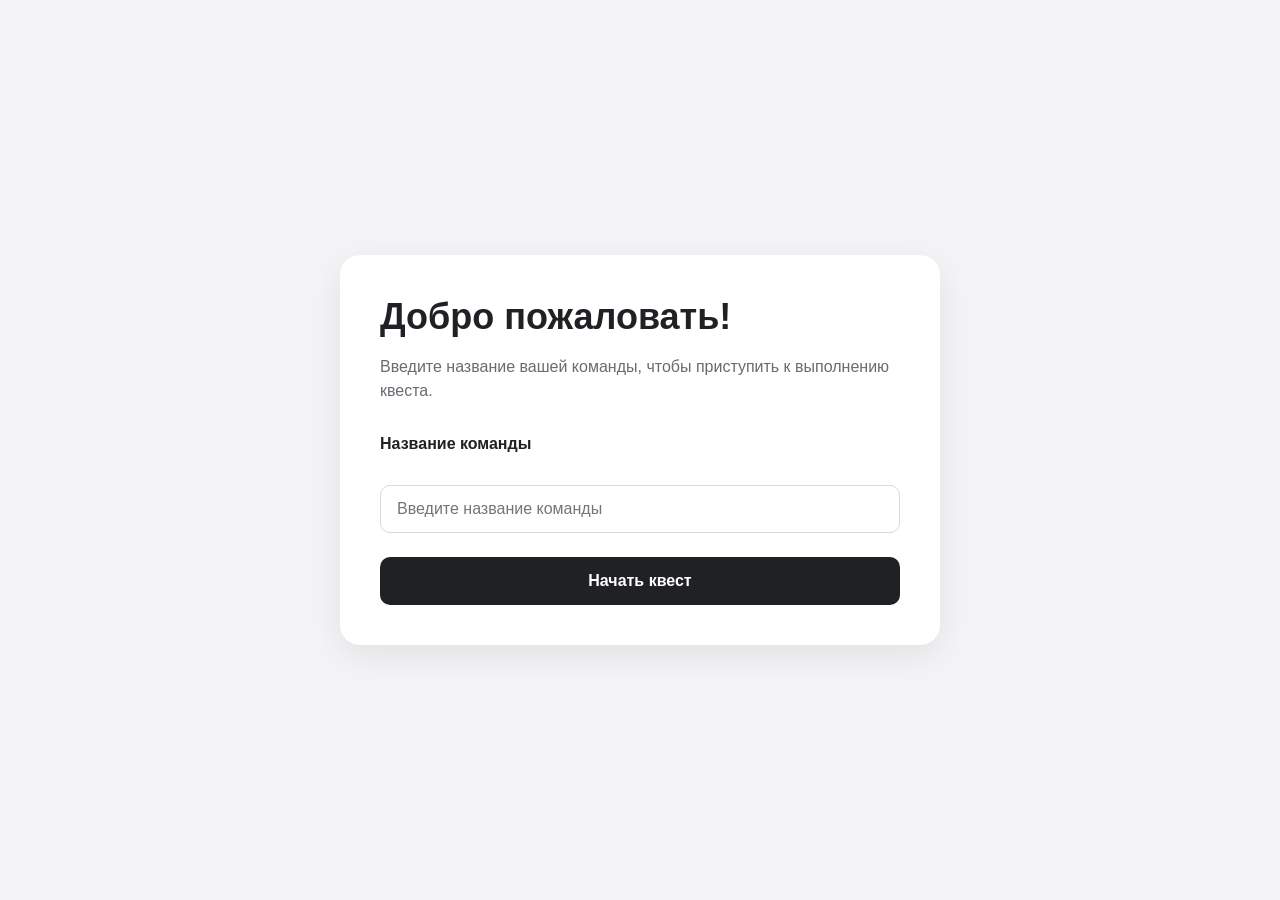
==== frontend/index.html @ ea16548b "initial frontend" ====
<!DOCTYPE html>
<html lang="ru">
<head>
    <meta charset="UTF-8">
    <meta name="viewport" content="width=device-width, initial-scale=1.0">

    <title>Квест</title>

    <link rel="stylesheet" href="css/style.css">
</head>

<body>

<main class="page">

    <section class="card welcome-card">

        <h1>Добро пожаловать!</h1>

        <p class="description">
            Введите название вашей команды, чтобы приступить к выполнению квеста.
        </p>

        <form id="team-form">

            <label for="team-name">
                Название команды
            </label>

            <input
                id="team-name"
                type="text"
                placeholder="Введите название команды"
                autocomplete="off"
                required
            >

            <button type="submit">
                Начать квест
            </button>

        </form>

    </section>

</main>

<script src="js/index.js"></script>

</body>
</html>
---- frontend/css/style.css ----
* {
    box-sizing: border-box;
    margin: 0;
    padding: 0;
}

html {
    font-family:
        Inter,
        -apple-system,
        BlinkMacSystemFont,
        "Segoe UI",
        sans-serif;
}

body {
    min-height: 100vh;

    background: #f4f4f6;
    color: #202124;
}

.page {
    min-height: 100vh;

    display: flex;
    justify-content: center;
    align-items: center;

    padding: 24px;
}

.card {
    width: 100%;
    max-width: 600px;

    background: white;

    border-radius: 20px;

    padding: 40px;

    box-shadow:
        0 10px 35px rgba(0, 0, 0, 0.08);
}

h1 {
    font-size: 36px;
    line-height: 1.2;

    margin-bottom: 16px;
}

h2 {
    font-size: 20px;
}

.description {
    color: #6a6a72;

    font-size: 16px;
    line-height: 1.5;

    margin-bottom: 32px;
}

form {
    display: flex;
    flex-direction: column;

    gap: 24px;
}

label {
    display: block;

    font-size: 16px;
    font-weight: 600;

    margin-bottom: 8px;
}

input,
textarea {
    width: 100%;

    padding: 14px 16px;

    border: 1px solid #d8d8df;
    border-radius: 10px;

    font-family: inherit;
    font-size: 16px;

    outline: none;

    transition:
        border-color 0.2s,
        box-shadow 0.2s;
}

textarea {
    resize: vertical;
}

input:focus,
textarea:focus {
    border-color: #202124;

    box-shadow:
        0 0 0 3px rgba(32, 33, 36, 0.08);
}

button {
    width: 100%;

    padding: 15px 20px;

    border: none;
    border-radius: 10px;

    background: #202124;
    color: white;

    font-family: inherit;
    font-size: 16px;
    font-weight: 600;

    cursor: pointer;

    transition:
        transform 0.15s,
        opacity 0.15s;
}

button:hover {
    opacity: 0.9;
}

button:active {
    transform: scale(0.98);
}


/* QUESTIONS */

.quest-card {
    max-width: 720px;
}

.quest-header {
    padding-bottom: 24px;
    margin-bottom: 32px;

    border-bottom: 1px solid #eeeeef;
}

.small-text {
    color: #909097;

    font-size: 13px;
    text-transform: uppercase;
    letter-spacing: 1px;

    margin-bottom: 5px;
}

.question {
    padding-bottom: 24px;

    border-bottom: 1px solid #eeeeef;
}

.question:last-of-type {
    border-bottom: none;
}

.question-number {
    display: block;

    color: #9999a0;

    font-size: 12px;
    letter-spacing: 1px;

    margin-bottom: 6px;
}


/* END */

.thanks-card {
    text-align: center;
}

.success-icon {
    width: 64px;
    height: 64px;

    margin: 0 auto 24px;

    display: flex;
    align-items: center;
    justify-content: center;

    background: #202124;
    color: white;

    border-radius: 50%;

    font-size: 30px;
}

.result-text {
    font-size: 20px;
    font-weight: 600;
}


/* MOBILE */

@media (max-width: 600px) {

    .page {
        padding: 16px;
        align-items: flex-start;
    }

    .card {
        padding: 28px 20px;

        margin-top: 30px;

        border-radius: 16px;
    }

    h1 {
        font-size: 30px;
    }
}
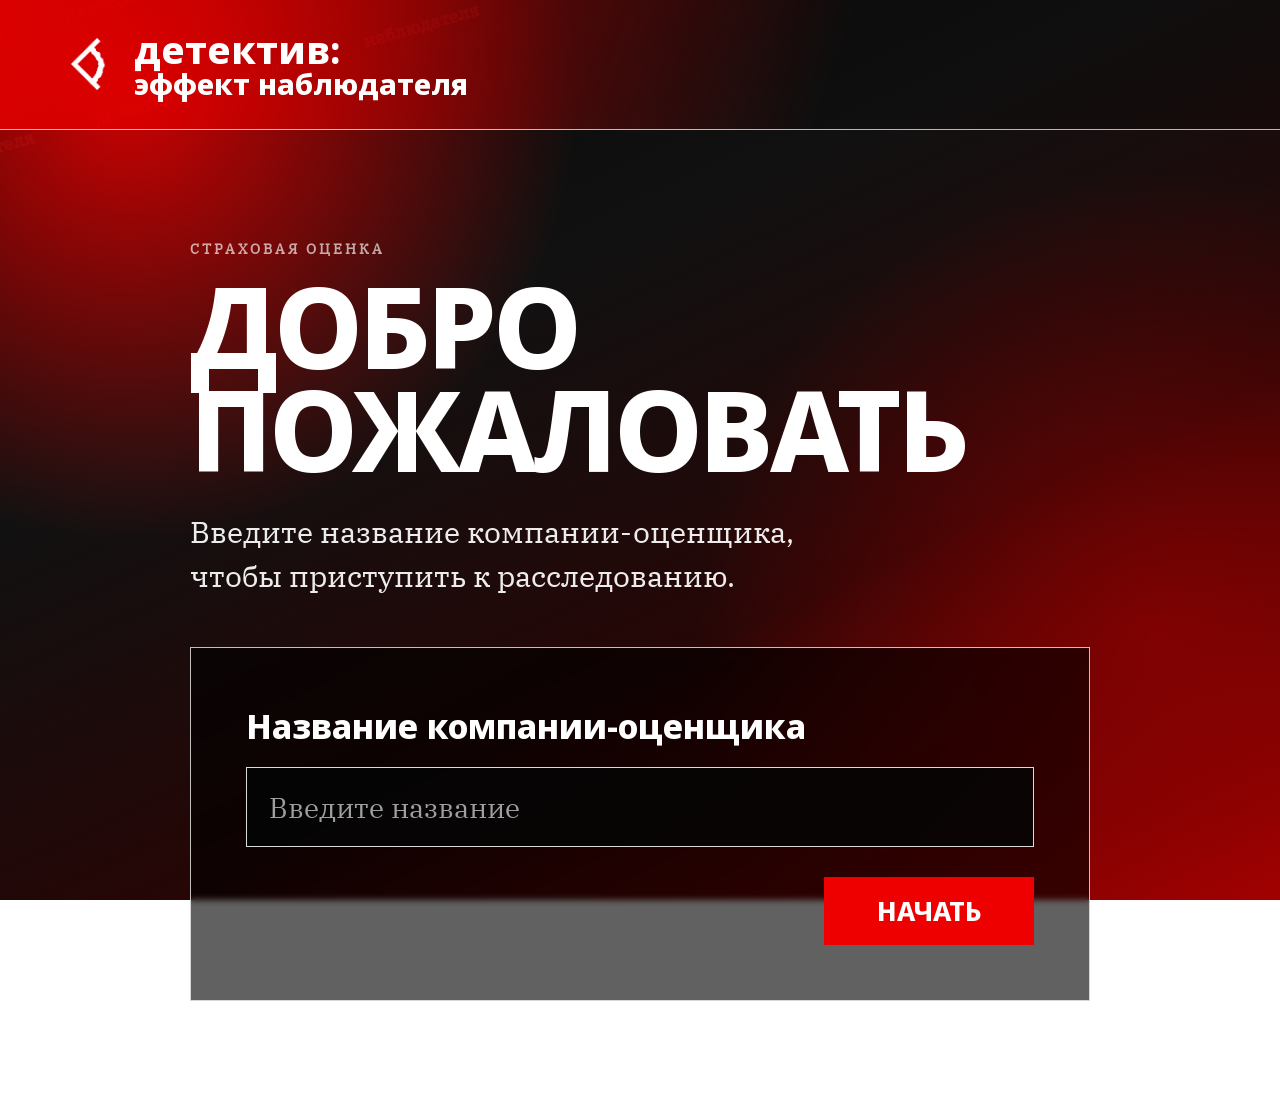
==== commit 3cedfbec: "Final version" ====
--- a/frontend/index.html
+++ b/frontend/index.html
@@ -1,42 +1,109 @@
 <!DOCTYPE html>
 <html lang="ru">
+
 <head>
     <meta charset="UTF-8">
-    <meta name="viewport" content="width=device-width, initial-scale=1.0">
 
-    <title>Квест</title>
+    <meta
+        name="viewport"
+        content="width=device-width, initial-scale=1.0"
+    >
 
-    <link rel="stylesheet" href="css/style.css">
+    <title>Страховая оценка</title>
+
+    <link
+        rel="stylesheet"
+        href="css/client.css"
+    >
 </head>
 
-<body>
+<body class="client-body">
 
-<main class="page">
+<div class="client-background-text">
+    детектив: эффект наблюдателя
+    детектив: эффект наблюдателя
+    детектив: эффект наблюдателя
+    детектив: эффект наблюдателя
+    детектив: эффект наблюдателя
+    детектив: эффект наблюдателя
+</div>
 
-    <section class="card welcome-card">
 
-        <h1>Добро пожаловать!</h1>
+<header class="client-header">
 
-        <p class="description">
-            Введите название вашей команды, чтобы приступить к выполнению квеста.
+    <div class="brand">
+
+        <div class="brand-mark">
+            <img src="images/eye.png" alt="Логотип">
+        </div>
+
+        <div class="brand-text">
+            <strong>детектив:</strong>
+            <span>эффект наблюдателя</span>
+        </div>
+
+    </div>
+
+</header>
+
+
+<main class="client-main">
+
+    <section class="intro-section">
+
+        <p class="client-kicker">
+            СТРАХОВАЯ ОЦЕНКА
         </p>
+
+        <h1 class="client-title">
+            ДОБРО<br>
+            ПОЖАЛОВАТЬ
+        </h1>
+
+        <div class="blue-line"></div>
+
+        <p class="client-lead">
+            Введите название компании-оценщика,
+            чтобы приступить к расследованию.
+        </p>
+
+    </section>
+
+
+    <section class="client-panel">
 
         <form id="team-form">
 
-            <label for="team-name">
-                Название команды
-            </label>
+            <div class="client-field">
 
-            <input
-                id="team-name"
-                type="text"
-                placeholder="Введите название команды"
-                autocomplete="off"
-                required
+                <label for="team-name">
+                    Название компании-оценщика
+                </label>
+
+                <input
+                    id="team-name"
+                    type="text"
+                    placeholder="Введите название"
+                    autocomplete="off"
+                    required
+                >
+
+            </div>
+
+
+            <p
+                id="company-error"
+                class="client-error"
+                hidden
+            ></p>
+
+
+            <button
+                id="start-button"
+                class="client-submit"
+                type="submit"
             >
-
-            <button type="submit">
-                Начать квест
+                НАЧАТЬ
             </button>
 
         </form>
@@ -45,7 +112,9 @@
 
 </main>
 
-<script src="js/index.js"></script>
+
+<script src="js/index.js?v=2"></script>
 
 </body>
-</html>
+
+</html>
--- a/frontend/css/client.css
+++ b/frontend/css/client.css
@@ -0,0 +1,869 @@
+/* =========================
+   BASE
+========================= */
+
+@font-face {
+    font-family: "Noto Sans";
+    src: url("../fonts/NotoSans-ExtraBold.ttf") format("truetype");
+    font-weight: 800;
+    font-style: normal;
+    font-display: swap;
+}
+
+@font-face {
+    font-family: "IBM Plex Serif";
+    src: url("../fonts/IBMPlexSerif-Regular.ttf") format("truetype");
+    font-weight: 400;
+    font-style: normal;
+    font-display: swap;
+}
+
+* {
+    box-sizing: border-box;
+    margin: 0;
+    padding: 0;
+}
+
+html {
+    min-height: 100%;
+}
+
+body.client-body {
+    min-height: 100vh;
+
+    position: relative;
+
+    overflow-x: hidden;
+
+    background:
+        radial-gradient(
+            circle at 10% 10%,
+            rgba(255, 0, 0, 0.8),
+            transparent 32%
+        ),
+        radial-gradient(
+            circle at 90% 70%,
+            rgba(150, 0, 0, 0.65),
+            transparent 35%
+        ),
+        linear-gradient(
+            155deg,
+            #060606 0%,
+            #111111 35%,
+            #260606 65%,
+            #a60000 100%
+        );
+
+    background-attachment: fixed;
+
+    color: #ffffff;
+
+    font-family: "IBM Plex Serif", Georgia, serif;
+}
+
+.client-title,
+.company-section h2,
+.section-heading h2,
+.finish-panel h2,
+.brand-text,
+.client-field label,
+.question label,
+.rules-toggle,
+.client-submit {
+    font-family: "Noto Sans", Arial, sans-serif;
+    font-weight: 800;
+}
+
+.client-lead,
+.rules-content p,
+.finish-panel p,
+.client-error,
+.question textarea,
+.client-field input {
+    font-family: "IBM Plex Serif", Georgia, serif;
+    font-weight: 400;
+}
+
+
+/* =========================
+   BACKGROUND TEXT
+========================= */
+
+.client-background-text {
+    position: fixed;
+
+    inset: -20%;
+
+    z-index: 0;
+
+    pointer-events: none;
+
+    color: rgba(255, 30, 30, 0.16);
+
+    font-size: 18px;
+    font-weight: 700;
+
+    line-height: 6;
+
+    word-spacing: 60px;
+
+    transform: rotate(-16deg);
+
+    overflow: hidden;
+
+    user-select: none;
+}
+
+
+/* =========================
+   HEADER
+========================= */
+
+.client-header {
+    position: relative;
+
+    z-index: 2;
+
+    min-height: 130px;
+
+    display: flex;
+    align-items: center;
+
+    padding: 26px clamp(24px, 5vw, 70px);
+
+    border-bottom:
+        1px solid rgba(255, 255, 255, 0.7);
+
+    background:
+        linear-gradient(
+            110deg,
+            rgba(230, 0, 0, 0.88),
+            rgba(0, 0, 0, 0.1) 65%
+        );
+}
+
+.brand {
+    display: flex;
+    align-items: center;
+
+    gap: 18px;
+}
+
+.brand-mark {
+    width: 52px;
+    height: 52px;
+
+    display: flex;
+    align-items: center;
+    justify-content: center;
+
+    flex-shrink: 0;
+}
+
+.brand-mark img {
+    width: 100%;
+    height: 100%;
+
+    object-fit: contain;
+    display: block;
+}
+
+.brand-text {
+    display: flex;
+    flex-direction: column;
+
+    font-weight: 900;
+
+    line-height: 1.02;
+}
+
+.brand-text strong {
+    font-size:
+        clamp(24px, 4vw, 38px);
+}
+
+.brand-text span {
+    font-size:
+        clamp(18px, 3vw, 29px);
+}
+
+
+/* =========================
+   MAIN
+========================= */
+
+.client-main {
+    position: relative;
+
+    z-index: 1;
+
+    width: min(900px, calc(100% - 40px));
+
+    margin: 0 auto;
+
+    padding:
+        clamp(60px, 9vw, 110px)
+        0
+        100px;
+}
+
+.client-main-wide {
+    width: min(
+        1000px,
+        calc(100% - 40px)
+    );
+}
+
+
+/* =========================
+   TEXT
+========================= */
+
+.client-kicker {
+    margin-bottom: 16px;
+
+    color: rgba(
+        255,
+        255,
+        255,
+        0.65
+    );
+
+    font-size: 14px;
+    font-weight: 700;
+
+    letter-spacing: 3px;
+}
+
+.client-title {
+    max-width: 900px;
+
+    font-size:
+        clamp(58px, 10vw, 112px);
+
+    font-weight: 900;
+
+    line-height: 0.92;
+
+    letter-spacing: -4px;
+}
+
+.client-title-medium {
+    font-size:
+        clamp(52px, 8vw, 92px);
+}
+
+.client-lead {
+    max-width: 680px;
+
+    margin-top: 30px;
+
+    font-size:
+        clamp(20px, 3vw, 30px);
+
+    line-height: 1.45;
+
+    color: rgba(
+        255,
+        255,
+        255,
+        0.92
+    );
+}
+
+.blue-line {
+    display: none;
+}
+
+
+/* =========================
+   INTRO
+========================= */
+
+.intro-section {
+    margin-bottom: 50px;
+}
+
+.company-section {
+    padding-bottom: 30px;
+
+    margin-bottom: 60px;
+
+    border-bottom:
+        1px solid rgba(
+            255,
+            255,
+            255,
+            0.35
+        );
+}
+
+.company-section h2 {
+    font-size:
+        clamp(28px, 5vw, 48px);
+}
+
+
+/* =========================
+   PANELS
+========================= */
+
+.client-panel {
+    padding:
+        clamp(28px, 5vw, 55px);
+
+    border:
+        1px solid rgba(
+            255,
+            255,
+            255,
+            0.75
+        );
+
+    background:
+        rgba(
+            0,
+            0,
+            0,
+            0.62
+        );
+
+    backdrop-filter: blur(3px);
+}
+
+.client-panel form {
+    display: flex;
+    flex-direction: column;
+
+    gap: 30px;
+}
+
+.client-field label {
+    display: block;
+
+    margin-bottom: 18px;
+
+    font-size:
+        clamp(22px, 3vw, 34px);
+
+    font-weight: 900;
+}
+
+
+/* =========================
+   INPUTS
+========================= */
+
+.client-field input,
+.question textarea {
+    width: 100%;
+
+    border:
+        1px solid rgba(
+            255,
+            255,
+            255,
+            0.85
+        );
+
+    border-radius: 0;
+
+    outline: none;
+
+    background:
+        rgba(
+            5,
+            5,
+            5,
+            0.88
+        );
+
+    color: #ffffff;
+
+    font-family: inherit;
+
+    transition:
+        border-color 0.2s,
+        background 0.2s;
+}
+
+.client-field input {
+    min-height: 80px;
+
+    padding:
+        18px 22px;
+
+    font-size:
+        clamp(18px, 3vw, 28px);
+}
+
+.question textarea {
+    min-height: 130px;
+
+    padding:
+        20px;
+
+    resize: vertical;
+
+    font-size: 18px;
+
+    line-height: 1.5;
+}
+
+.client-field input::placeholder,
+.question textarea::placeholder {
+    color:
+        rgba(
+            255,
+            255,
+            255,
+            0.62
+        );
+}
+
+.client-field input:focus,
+.question textarea:focus {
+    border-color: #ff1a1a;
+
+    background: #080808;
+}
+
+
+/* =========================
+   BUTTON
+========================= */
+
+.client-submit {
+    align-self: flex-end;
+
+    width: auto;
+
+    min-width: 210px;
+
+    padding:
+        16px
+        28px;
+
+    border: none;
+    border-radius: 0;
+
+    background: #ef0000;
+
+    color: #ffffff;
+
+    font-size:
+        clamp(18px, 2.5vw, 26px);
+
+    font-weight: 900;
+
+    cursor: pointer;
+
+    transition:
+        background 0.2s,
+        transform 0.1s;
+}
+
+.client-submit:hover {
+    background: #ff1a1a;
+}
+
+.client-submit:active {
+    transform: translateY(2px);
+}
+
+.client-submit:disabled {
+    opacity: 0.55;
+
+    cursor: default;
+}
+
+.client-submit-large {
+    margin-top: 45px;
+
+    padding:
+        20px
+        32px;
+}
+
+
+/* =========================
+   ERRORS
+========================= */
+
+.client-error {
+    padding:
+        15px
+        18px;
+
+    border:
+        1px solid #ff4646;
+
+    color: #ffffff;
+
+    background:
+        rgba(
+            180,
+            0,
+            0,
+            0.45
+        );
+
+    line-height: 1.4;
+}
+
+
+/* =========================
+   RULES
+========================= */
+
+.rules-section {
+    margin:
+        60px
+        0
+        80px;
+
+    border:
+        1px solid rgba(
+            255,
+            255,
+            255,
+            0.75
+        );
+
+    background:
+        rgba(
+            0,
+            0,
+            0,
+            0.5
+        );
+}
+
+.rules-toggle {
+    width: 100%;
+
+    display: flex;
+    justify-content:
+        space-between;
+    align-items: center;
+
+    padding:
+        clamp(24px, 4vw, 38px);
+
+    border: none;
+
+    background:
+        transparent;
+
+    color: #ffffff;
+
+    font-size:
+        clamp(23px, 4vw, 38px);
+
+    font-weight: 900;
+
+    text-align: left;
+
+    cursor: pointer;
+}
+
+.rules-plus {
+    min-width: 64px;
+
+    padding-left: 28px;
+
+    border-left:
+        1px solid rgba(
+            255,
+            255,
+            255,
+            0.8
+        );
+
+    font-size: 48px;
+
+    line-height: 1;
+
+    text-align: center;
+}
+
+.rules-content {
+    padding:
+        0
+        clamp(24px, 4vw, 38px)
+        clamp(30px, 5vw, 50px);
+}
+
+.rules-content-hidden {
+    display: none;
+}
+
+.rules-line {
+    width: 55px;
+    height: 1px;
+
+    margin-bottom: 20px;
+
+    background:
+        rgba(
+            255,
+            255,
+            255,
+            0.75
+        );
+}
+
+.rules-content p {
+    font-size:
+        clamp(18px, 2.5vw, 26px);
+
+    line-height: 1.55;
+}
+
+
+/* =========================
+   FACTORS
+========================= */
+
+.section-heading {
+    margin-bottom: 30px;
+}
+
+.section-heading h2 {
+    font-size:
+        clamp(62px, 10vw, 110px);
+
+    line-height: 0.9;
+}
+
+#questions-container {
+    display: grid;
+
+    grid-template-columns:
+        repeat(
+            2,
+            minmax(0, 1fr)
+        );
+
+    gap: 28px;
+}
+
+.question {
+    min-height: 360px;
+
+    display: flex;
+    flex-direction: column;
+
+    padding:
+        clamp(24px, 4vw, 36px);
+
+    border:
+        1px solid rgba(
+            255,
+            255,
+            255,
+            0.75
+        );
+
+    background:
+        rgba(
+            0,
+            0,
+            0,
+            0.6
+        );
+}
+
+.question label {
+    display: flex;
+    flex-direction: column;
+
+    flex: 1;
+
+    margin-bottom: 25px;
+
+    font-size:
+        clamp(19px, 2.5vw, 29px);
+
+    font-weight: 900;
+
+    line-height: 1.25;
+}
+
+.question-number {
+    margin-bottom: 15px;
+
+    color: #ff1a1a;
+
+    font-size: 15px;
+
+    letter-spacing: 2px;
+}
+
+
+/* =========================
+   FINISH
+========================= */
+
+.finish-panel {
+    margin-top: 55px;
+}
+
+.finish-panel h2 {
+    font-size:
+        clamp(28px, 4vw, 44px);
+
+    line-height: 1.15;
+}
+
+.finish-panel p {
+    margin-top: 20px;
+
+    font-size:
+        clamp(20px, 3vw, 28px);
+
+    line-height: 1.45;
+}
+
+.panel-line {
+    width: 55px;
+    height: 1px;
+
+    margin:
+        28px 0;
+
+    background:
+        rgba(
+            255,
+            255,
+            255,
+            0.8
+        );
+}
+
+
+/* =========================
+   MOBILE
+========================= */
+
+@media (max-width: 700px) {
+
+    .client-header {
+        min-height: 100px;
+
+        padding:
+            22px
+            20px;
+    }
+
+    .brand {
+        gap: 12px;
+    }
+
+    .brand-mark {
+        width: 38px;
+        height: 38px;
+    }
+
+    .brand-text strong {
+        font-size: 22px;
+    }
+
+    .brand-text span {
+        font-size: 17px;
+    }
+
+
+    .client-main,
+    .client-main-wide {
+        width:
+            calc(100% - 30px);
+
+        padding-top: 55px;
+    }
+
+
+    .client-title {
+        font-size: 56px;
+
+        letter-spacing: -3px;
+    }
+
+    .client-title-medium {
+        font-size: 48px;
+    }
+
+
+    .client-lead {
+        font-size: 20px;
+    }
+
+
+    .client-panel {
+        padding:
+            28px
+            22px;
+    }
+
+
+    .client-submit {
+        width: 100%;
+    }
+
+
+    #questions-container {
+        grid-template-columns: 1fr;
+    }
+
+
+    .question {
+        min-height: 0;
+    }
+
+
+    .rules-toggle {
+        padding:
+            22px
+            20px;
+
+        font-size: 22px;
+    }
+
+    .rules-plus {
+        min-width: 48px;
+
+        padding-left: 16px;
+
+        font-size: 36px;
+    }
+
+
+    .rules-content {
+        padding:
+            0
+            20px
+            25px;
+    }
+
+}
+
+
+/* =========================
+   VERY SMALL
+========================= */
+
+@media (max-width: 420px) {
+
+    .client-title {
+        font-size: 47px;
+    }
+
+    .client-title-medium {
+        font-size: 42px;
+    }
+
+    .brand-text span {
+        font-size: 14px;
+    }
+
+}
